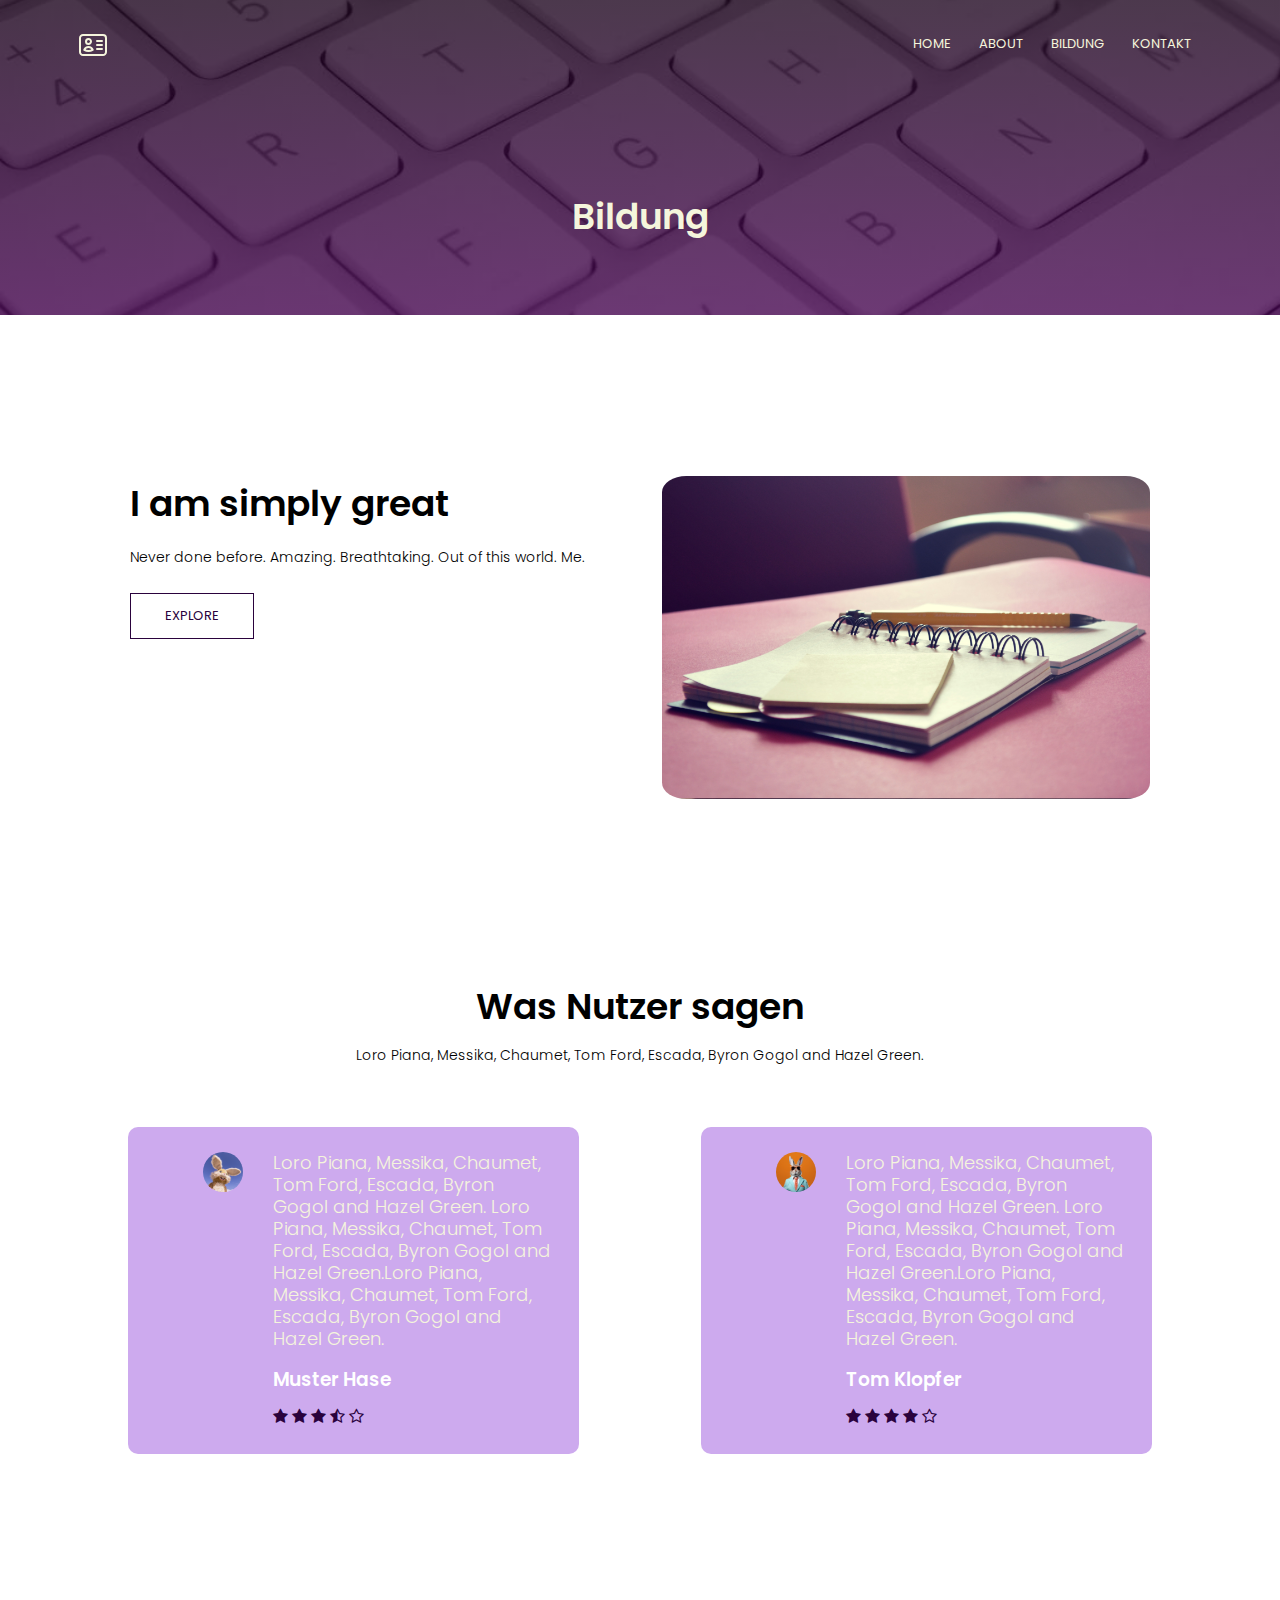
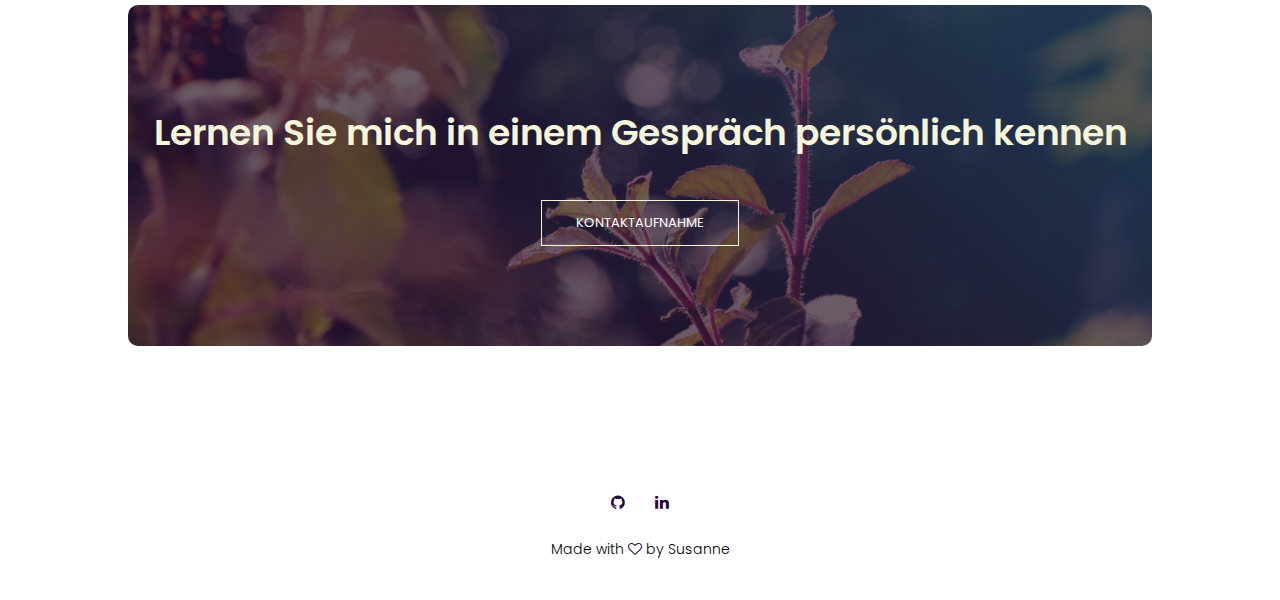
==== bildung.html @ c7c08a2a "first comit" ====
<html>
<head>
    <meta name="viewport" content="with=device-width, initial-scale=1.0">
    <title>Portfolio</title>
    <!---Icon-->
    <link rel="apple-touch-icon" sizes="180x180" href="/apple-touch-icon.png">
     <link rel="icon" type="image/png" sizes="32x32" href="/favicon-32x32.png">
    <link rel="icon" type="image/png" sizes="16x16" href="/favicon-16x16.png">
    <link rel="manifest" href="/site.webmanifest">

    <link rel="stylesheet" href="style.css">
    <link rel="preconnect" href="https://fonts.googleapis.com">
<link rel="preconnect" href="https://fonts.gstatic.com" crossorigin>
<link href="https://fonts.googleapis.com/css2?family=Poppins:wght@200;300;400;600;700&display=swap" rel="stylesheet">
<link rel="stylesheet" href="https://stackpath.bootstrapcdn.com/font-awesome/4.7.0/css/font-awesome.min.css">
</head>

<body>
    <section class="sub-header">
        <nav>
            <a href="index.html"><svg class="icon" xmlns="http://www.w3.org/2000/svg" fill="none" viewBox="0 0 24 24" stroke-width="1.5" stroke="currentColor" class="w-6 h-6">
                <path stroke-linecap="round" stroke-linejoin="round" d="M15 9h3.75M15 12h3.75M15 15h3.75M4.5 19.5h15a2.25 2.25 0 0 0 2.25-2.25V6.75A2.25 2.25 0 0 0 19.5 4.5h-15a2.25 2.25 0 0 0-2.25 2.25v10.5A2.25 2.25 0 0 0 4.5 19.5Zm6-10.125a1.875 1.875 0 1 1-3.75 0 1.875 1.875 0 0 1 3.75 0Zm1.294 6.336a6.721 6.721 0 0 1-3.17.789 6.721 6.721 0 0 1-3.168-.789 3.376 3.376 0 0 1 6.338 0Z" />
              </svg></a>
            <div class="nav-links" id="navLinks">
                <i class="fa fa-times" onclick="hideMenu()"></i>
                <ul>
                    <li><a href="index.html">HOME</a></li>
                    <li><a href="about.html">ABOUT</a></li>
                    <li><a href="bildung.html">BILDUNG</a></li>
                    <li><a href="contact.html">KONTAKT</a></li>
                </ul>
            </div>
            <i class="fa fa-bars" onclick="showMenu()"></i>
        </nav>         
        <h1>Bildung</h1>
    </section>

    <section class="about-me">
        <div class="row">
            <div class="about-col">
                <h1>I am simply great</h1>
                <p>Never done before. Amazing. Breathtaking. Out of this world. Me.</p>
                <a href="" class="hero-btn purple-btn">EXPLORE</a>
            </div>
            <div class="about-col">
                <img src="images/workspace6_high_res.jpg">
            </div>
        </div>
    </section>

<!---Bewertungen-->

<section class="review">
    <h1>Was Nutzer sagen</h1>
    <p>Loro Piana, Messika, Chaumet, Tom Ford, Escada, Byron Gogol and Hazel Green.</p>

    <div class="row">
        <div class="review-col">
            <img src="images/gratisography-blue-sky-bunny-11-free-stock-photo.jpg">
            <div>
                <p>Loro Piana, Messika, Chaumet, Tom Ford, Escada, Byron Gogol and Hazel Green. Loro Piana, Messika, Chaumet, Tom Ford, Escada, Byron Gogol and Hazel Green.Loro Piana, Messika, Chaumet, Tom Ford, Escada, Byron Gogol and Hazel Green.</p>
                <h3>Muster Hase</h3>
                <i class="fa fa-star"></i>
                <i class="fa fa-star"></i>
                <i class="fa fa-star"></i>
                <i class="fa fa-star-half-o"></i>
                <i class="fa fa-star-o"></i>
            </div>
        </div>
        <div class="review-col">
            <img src="images/gratisography-business-bunny-free-stock-photo.jpg">
            <div>
                <p>Loro Piana, Messika, Chaumet, Tom Ford, Escada, Byron Gogol and Hazel Green. Loro Piana, Messika, Chaumet, Tom Ford, Escada, Byron Gogol and Hazel Green.Loro Piana, Messika, Chaumet, Tom Ford, Escada, Byron Gogol and Hazel Green.</p>
                <h3>Tom Klopfer</h3>
                <i class="fa fa-star"></i>
                <i class="fa fa-star"></i>
                <i class="fa fa-star"></i>
                <i class="fa fa-star"></i>
                <i class="fa fa-star-o"></i>
            </div>
        </div>
    </div>
</section>
 
<!---Call to Action-->

<section class="cta">
    <h1>Lernen Sie mich in einem Gespräch persönlich kennen</h1>
    <a href="contact.html" class="hero-btn">KONTAKTAUFNAHME</a>
</section>

<!---Footer-->
<section class="footer">
    <div class="icons">
        <i class="fa fa-github"></i>
        <i class="fa fa-linkedin"></i>
    </div>
    <p>Made with <i class="fa fa-heart-o"></i> by Susanne</p>
</section>

<!-----JavaScript for Toggle Menu----->
<script>
   var navLinks = document.getElementById("navLinks");
   function showMenu(){
    navLinks.style.right = "0";
   }
   function hideMenu(){
    navLinks.style.right = "-200px";
    }
</script>

</body>
</html>
---- style.css ----
*{
    margin: 0;
    padding: 0;
    box-sizing:border-box;
    font-family: 'Poppins', sans-serif;
}

body {
    scroll-behavior: smooth;
}

.header {
    min-height: 100vh;
    width: 100%;
    background-image: linear-gradient(rgba(29, 1, 32, 0.7), rgba(76, 3, 89, 0.7)), url(images/tablet_hires.jpg);
    background-position: center;
    background-size: cover;
    position: relative;
}

.header h1{
    color: beige;
}

nav {
    display: flex;
    padding: 2% 6%;
    justify-content: space-between;
    align-items: center;
}
.icon {
    width: 2rem;
    height: 2rem;
    position: relative;
    color: beige;
}
.nav-links {
    flex: 1;
    text-align: right;
}
.nav-links ul li {
    list-style: none;
    display: inline-block;
    padding: 8px 12px;
    position: relative;
}
.nav-links ul li a {
    color:beige;
    text-decoration: none;
    font-size: 13px;
}
.nav-links ul li::after {
    content: '';
    width: 0%;
    height: 2px;
    background: #cdaaee;
    display: block;
    margin: auto;
    transition: 0.5s;
}
.nav-links ul li:hover::after {
    width: 100%;
}
.text-box {
    width: 90%;
    color: beige;
    position: absolute;
    top: 50%;
    left: 50%;
    transform: translate(-50%,-50%);
    text-align: center;
}
.text-box h1 {
    font-size: 55px;
}
.text-box p {
    margin: 10px 0 40px;
    font-size: 14px;
    color:beige
}
.hero-btn {
    display: inline-block;
    text-decoration: none;
    color: #fff;
    border: 1px solid beige;
    padding: 12px 34px;
    font-size: 13px;
    background: transparent;
    position: relative;
    cursor: pointer;
}
.hero-btn:hover {
    border: 1px solid #2a023d;
    background: rgba(132, 94, 159, 0.426);
    transition: 1s;
}
nav .fa {
    display: none;
}

/*---Anwendung auf kleineren Geräten----*/

@media(max-width:700px) {
    .text-box h1 {
        font-size: 20px;
    }
    .nav-links ul li {
        display: block;
    }
    .nav-links {
        position: fixed;
        background: #2a023d;
        height: 100vh;
        width: 200px;
        top: 0;
        right: 0;
        text-align: left;
        z-index: 2;
        transition: 1s;
    }
    nav .fa {
        display: block;
        color: beige;
        margin: 10px;
        font-size: 22px;
        cursor: pointer;
    }
    .row{
        flex-direction: column;
    }
    .cta h1 {
        font-size: 24px;
    }
}

/*-----hobbies----*/

.hobbies {
    width: 80%;
    margin: auto;
    text-align: center;
    padding-top: 100px;
}
h1 {
    font-size: 36px;
    font-weight: 600;
}
.hobbies p {
    color: beige;
    font-size: 14px;
    font-weight: 300;
    line-height: 22px;
    padding: 10px;
}

p {
    font-size: 14px;
    font-weight: 300;
    line-height: 22px;
    padding: 10px;
}

.row {
    margin-top: 5%;
    display: flex;
    justify-content: space-between;
}
.hobbies-col {
    flex-basis: 31%;
    background: #2a023de0;
    border-radius: 10px;
    margin-bottom: 5%;
    padding: 20px 12px;
    box-sizing: border-box;
    transition: 0.5s;
}
h3 {
    text-align: center;
    font-weight: 600;
    margin: 10px 0;
    color: #fff;
}
.hobbies-col:hover {
    box-shadow: 0 0 20px 0px rgba(31, 13, 38, 0.547);
}

/*------personal-----*/

.personal {
    width: 80%;
    margin: auto;
    text-align: center;
    padding-top: 50px;
}
.personal-col {
    flex-basis: 32%;
    border-radius: 10px;
    margin-bottom: 30px;
    position:relative;
    overflow: hidden;
}
.personal-col img {
    width: 100%;
    display: block;
}
.layer {
    background: transparent;
    height: 100%;
    width: 100%;
    position: absolute;
    top: 0;
    left: 0;
    transition: 0.5s;
}
.layer:hover {
    background:#4f1a6774;
}
.layer h3 {
    width: 100%;
    font-weight: 500;
    color: beige;
    font-size: 26px;
    bottom: 0;
    left: 50%;
    transform: translateX(-50%);
    position: absolute;
    opacity: 0;
    transition: 0.5s;
}
.layer:hover h3 {
    bottom: 35%;
    opacity: 1;
}

/*---Bild mit Text ----*/

.skills {
    width: 80%;
    margin: auto;
    text-align: center;
    padding-top: 100px;
}
.skills-col {
    flex-basis: 31%;
    border-radius: 10px;
    margin-bottom: 5%;
    text-align: left;
}
.skills-col img {
    width: 100%;
    border-radius: 10px;
}
.skills-col p {
    padding: 0;
}
.skills-col h3 {
    margin-top: 16px;
    margin-bottom: 15px;
    text-align: left;
}
.review {
    width: 80%;
    margin: auto;
    padding-top: 100px;
    text-align: center;
}
.review-col {
    flex-basis: 44%;
    border-radius: 10px;
    margin-bottom: 5%;
    text-align: left;
    background-color: #cdaaee;
    padding: 25px;
    cursor: pointer;
    display: flex;
}
.review-col img {
    height: 40px;
    margin-left: 50px;
    margin-right: 30px;
    border-radius: 50%;
}
.review-col p {
    padding: 0;
}
.review-col h3 {
    margin-top: 15px;
    text-align: left;
}
.review-col .fa{
    color: #2a023d;
}
.cta {
    margin: 100px auto;
    width: 80%;
    background-image: linear-gradient(rgba(44, 20, 49, 0.7),rgba(44,20,49,0.7)),url(images/tulasi_hires.jpg);
    background-position: center;
    background-size: cover;
    border-radius: 10px;
    text-align: center;
    padding: 100px 0;
}
.cta h1 {
    color: beige;
    margin-bottom: 40px;
    padding: 0;
}

/*----footer----*/

.footer {
    width: 100%;
    text-align: center;
    padding: 30px 0;
}
.footer h4 {
    margin-top: 25px;
    margin-bottom: 20px;
    font-weight: 600;
}
.icons .fa {
    color: #2a023d;
    margin: 0 13px;
    cursor: pointer;
    padding: 18px 0;
}
.fa-heart-o {
    color: #2a023d;
}

/*---About Me Page---*/

.sub-header {
    height: 35vh;
    width: 100%;
    background-image: linear-gradient(rgba(29, 1, 32, 0.7), rgba(76, 3, 89, 0.7)), url(images/BOARD.png);
    background-position: center;
    background-size: cover;
    text-align: center;
    color: beige; 
}

.sub-header h1 {
    margin-top: 100px;
}

.about-me {
    width: 80%;
    margin: auto;
    padding-top: 80px;
    padding-bottom: 50px;
}

.about-col {
    flex-basis: 48%;
    padding: 30px 2px;
}

.about-col img {
    width: 100%;
    border-radius: 5%;
}

.about-col h1 {
    padding-top: 0;
}

.about-col p {
    padding: 15px 0 25px;
}

.purple-btn {
    border: 1px solid #2a023d;
    background: transparent;
    color: #2a023d;
}

.blog-content {
    width: 80%;
    margin: auto;
    padding: 60px 0;
}

.blog-left {
    flex-basis: 65%;
}

.blog-left img {
    width: 100%;
}

.blog-left h2 {
    color: #2a023d;
    font-weight: 600;
    margin: 30px 0;
}

.blog-col img {
    width: 100%;
}

.review-col p{
    color: beige;
    font-size: 18px;
}

/*--- Contact ----*/

.contact-me{
    width: 80%;
    margin: auto;
}

.contact-col{
    flex-basis: 48%;
    margin-bottom: 30px;
}

.contact-col div{
    display: flex;
    align-items: center;
    margin-bottom: 40px;
}

.contact-col div .fa{
    font-size: 28px;
    color: #2a023d;
    margin: 10px;
    margin-right: 30px;
}

.contact-col div p{
    padding: 0;
}

.contact-col div h5{
    font-size: 20px;
    margin-bottom: 5px;
    font-weight: 400;
}

.contact-col input, .contact-col textarea{
    width: 100%;
    padding: 15px;
    margin-bottom: 17px;
    outline: none;
    border: 1px solid #cdaaee;
    box-sizing: border-box;
}

.hero-btn purple-btn{
    display: inline-block;
    text-decoration: none;
    color: #2a023d;
    border: 1px solid;
    padding: 12px 34px;
    font-size: 13px;
    background: transparent;
    position: relative;
    cursor: pointer;
}
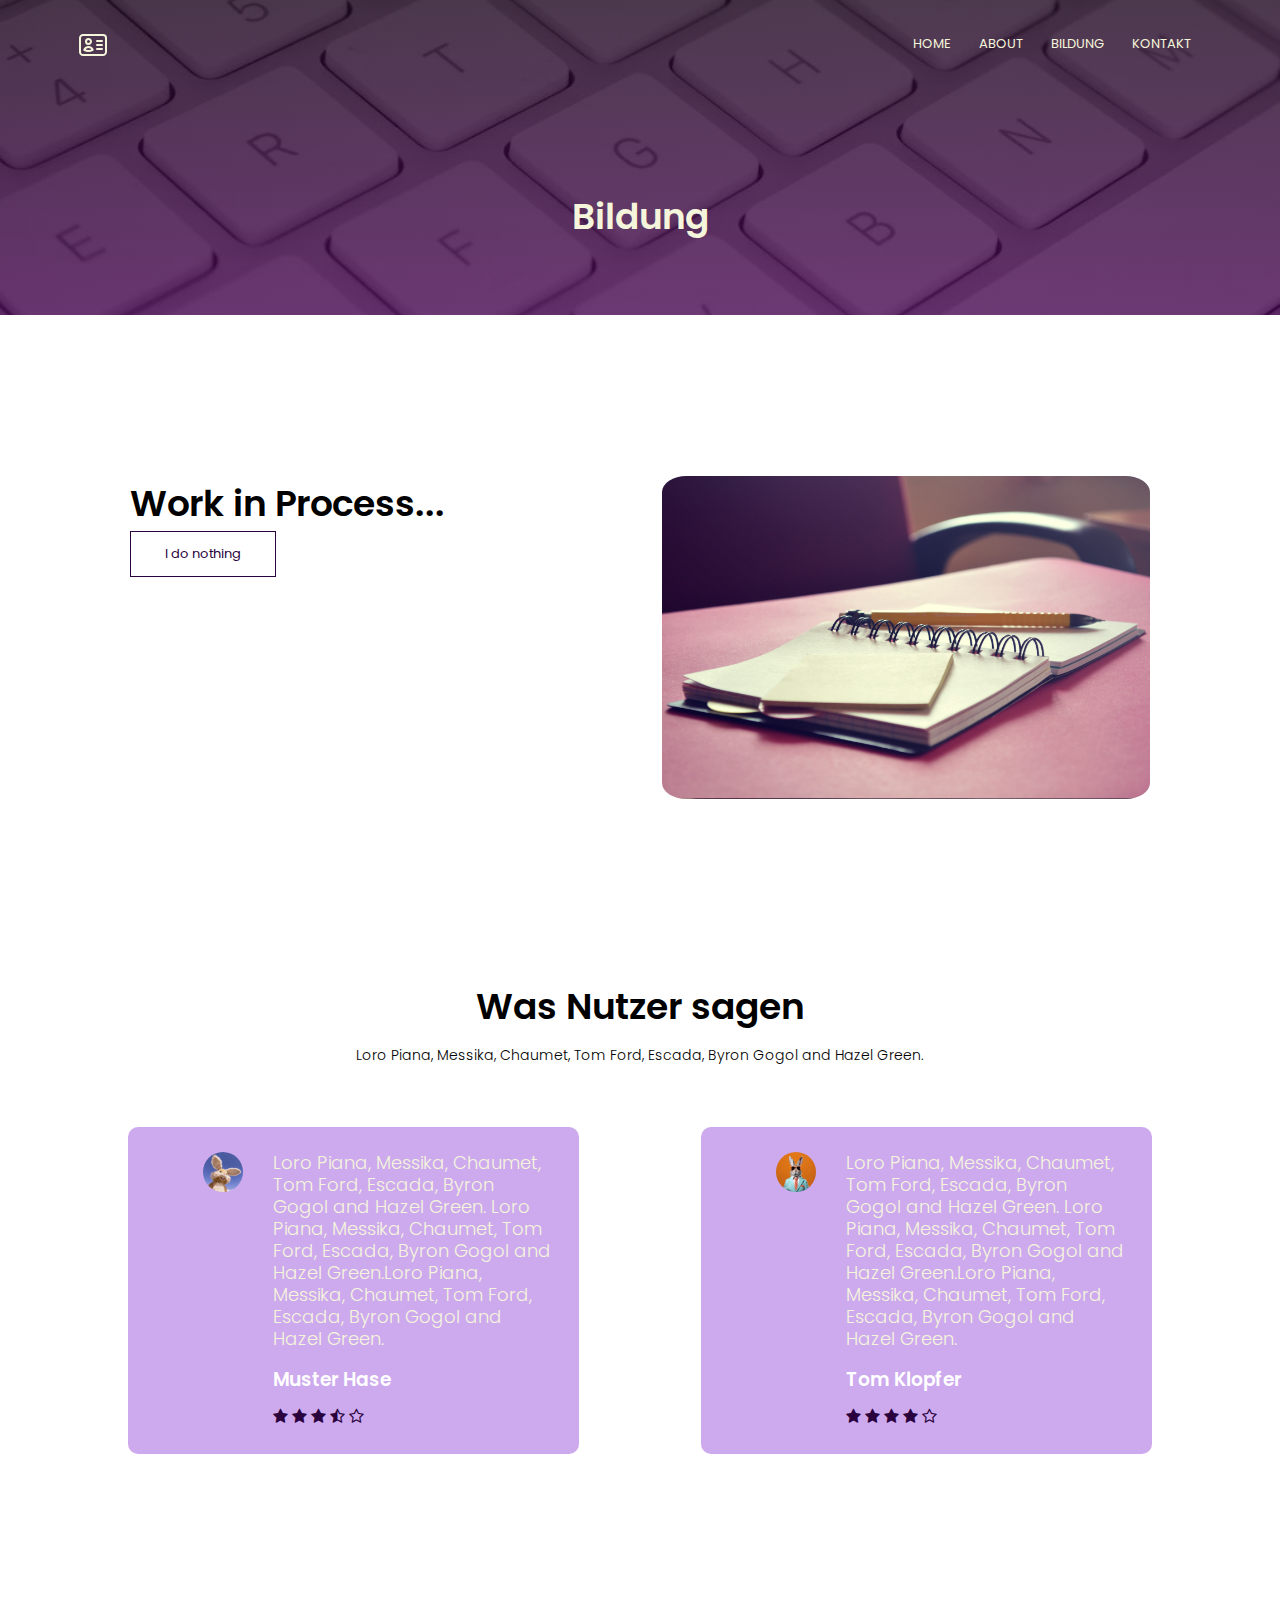
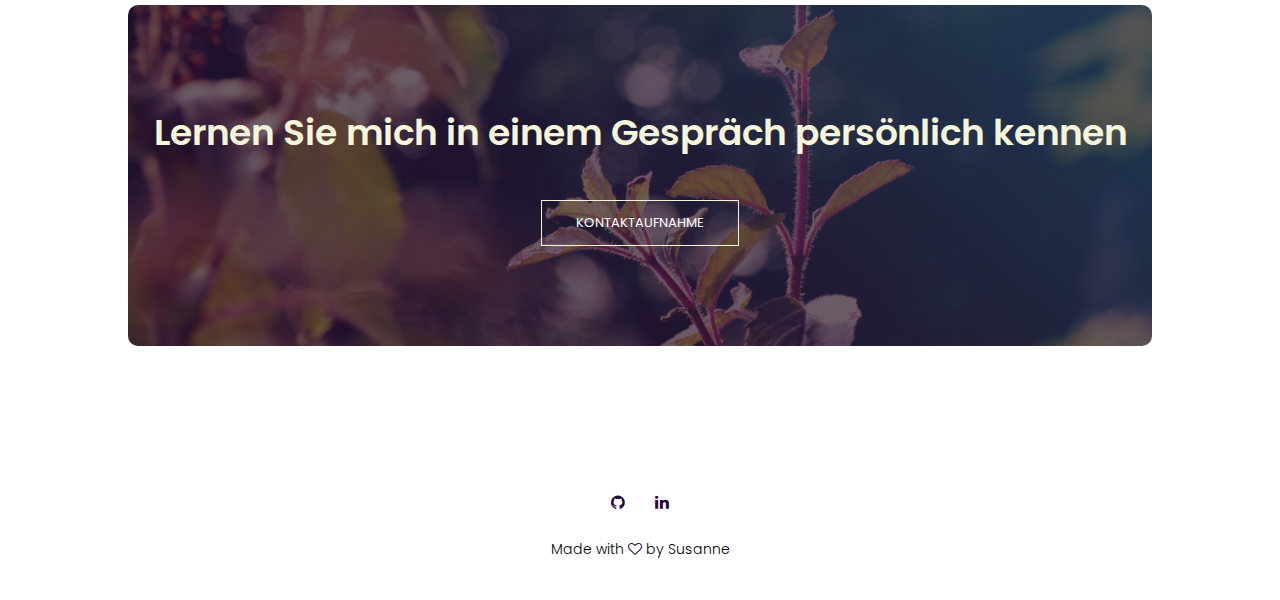
==== commit 01bd9511: "bildungstext angepasst" ====
--- a/bildung.html
+++ b/bildung.html
@@ -38,9 +38,8 @@
     <section class="about-me">
         <div class="row">
             <div class="about-col">
-                <h1>I am simply great</h1>
-                <p>Never done before. Amazing. Breathtaking. Out of this world. Me.</p>
-                <a href="" class="hero-btn purple-btn">EXPLORE</a>
+                <h1>Work in Process...</h1>
+                <a href="" class="hero-btn purple-btn">I do nothing </a>
             </div>
             <div class="about-col">
                 <img src="images/workspace6_high_res.jpg">
